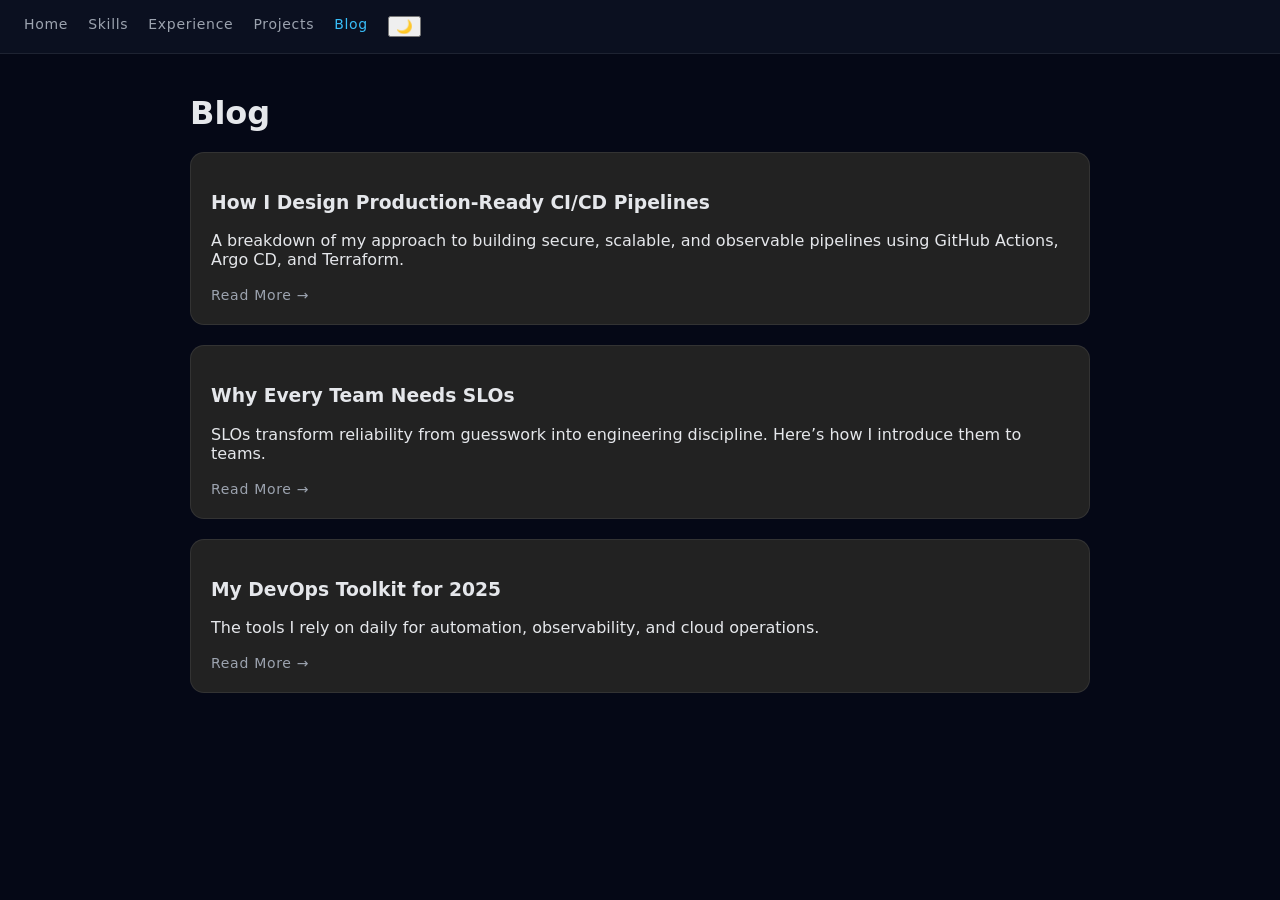
==== blog.html @ d939b606 "this my devops porfolio" ====
<!DOCTYPE html>
<html lang="en">

<link rel="stylesheet" href="style.css" />
<script src="theme.js"></script>

<head>
  <meta charset="UTF-8" />
  <title>Blog — DevOps Portfolio</title>
  <meta name="viewport" content="width=device-width, initial-scale=1" />
  <link rel="stylesheet" href="style.css" />
</head>

<body>
  <nav class="nav">
    <a href="index.html" class="nav-item">Home</a>
    <a href="skills.html" class="nav-item">Skills</a>
    <a href="experience.html" class="nav-item">Experience</a>
    <a href="projects.html" class="nav-item">Projects</a>
    <a href="blog.html" class="nav-item active">Blog</a>
    <button id="theme-toggle" class="theme-btn">🌙</button>
  </nav>

  <div class="container">
    <h1 class="page-title">Blog</h1>

    <section class="card">
      <h3>How I Design Production-Ready CI/CD Pipelines</h3>
      <p>
        A breakdown of my approach to building secure, scalable, and observable pipelines
        using GitHub Actions, Argo CD, and Terraform.
      </p>
      <a href="#" class="nav-item">Read More →</a>
    </section>

    <section class="card">
      <h3>Why Every Team Needs SLOs</h3>
      <p>
        SLOs transform reliability from guesswork into engineering discipline.
        Here’s how I introduce them to teams.
      </p>
      <a href="#" class="nav-item">Read More →</a>
    </section>

    <section class="card">
      <h3>My DevOps Toolkit for 2025</h3>
      <p>
        The tools I rely on daily for automation, observability, and cloud operations.
      </p>
      <a href="#" class="nav-item">Read More →</a>
    </section>
  </div>

  <script src="theme.js"></script>
</body>
</html>
---- style.css ----
body {
  margin: 0;
  font-family: system-ui, sans-serif;
  background: #050816;
  color: #e5e7eb;
}

.nav {
  display: flex;
  gap: 20px;
  padding: 16px 24px;
  background: #0b1020;
  border-bottom: 1px solid rgba(255,255,255,0.08);
}

.nav-item {
  color: #9ca3af;
  text-decoration: none;
  font-size: 14px;
  letter-spacing: 0.05em;
}

.nav-item.active,
.nav-item:hover {
  color: #38bdf8;
}

.container {
  max-width: 900px;
  margin: 40px auto;
  padding: 0 20px;
}

.title {
  font-size: 42px;
  font-weight: 700;
  background: linear-gradient(120deg, #38bdf8, #a855f7, #f97316);
  -webkit-background-clip: text;
  color: transparent;
}

.subtitle {
  font-size: 18px;
  color: #9ca3af;
  margin-top: 6px;
}

.summary {
  margin-top: 16px;
  line-height: 1.7;
  max-width: 600px;
}

.card {
  background: #222222;
  padding: 20px;
  border-radius: 14px;
  margin-top: 20px;
  border: 1px solid rgba(255,255,255,0.08);
}

.page-title {
  font-size: 32px;
  margin-bottom: 20px;
}

.timeline {
  border-left: 2px solid #111111;
  padding-left: 20px;
}

.timeline-item {
  margin-bottom: 24px;
}

.timeline-item h3 {
  margin: 0;
}

.time {
  font-size: 12px;
  color: #333333;
}
---- style.css ----
body {
  margin: 0;
  font-family: system-ui, sans-serif;
  background: #050816;
  color: #e5e7eb;
}

.nav {
  display: flex;
  gap: 20px;
  padding: 16px 24px;
  background: #0b1020;
  border-bottom: 1px solid rgba(255,255,255,0.08);
}

.nav-item {
  color: #9ca3af;
  text-decoration: none;
  font-size: 14px;
  letter-spacing: 0.05em;
}

.nav-item.active,
.nav-item:hover {
  color: #38bdf8;
}

.container {
  max-width: 900px;
  margin: 40px auto;
  padding: 0 20px;
}

.title {
  font-size: 42px;
  font-weight: 700;
  background: linear-gradient(120deg, #38bdf8, #a855f7, #f97316);
  -webkit-background-clip: text;
  color: transparent;
}

.subtitle {
  font-size: 18px;
  color: #9ca3af;
  margin-top: 6px;
}

.summary {
  margin-top: 16px;
  line-height: 1.7;
  max-width: 600px;
}

.card {
  background: #222222;
  padding: 20px;
  border-radius: 14px;
  margin-top: 20px;
  border: 1px solid rgba(255,255,255,0.08);
}

.page-title {
  font-size: 32px;
  margin-bottom: 20px;
}

.timeline {
  border-left: 2px solid #111111;
  padding-left: 20px;
}

.timeline-item {
  margin-bottom: 24px;
}

.timeline-item h3 {
  margin: 0;
}

.time {
  font-size: 12px;
  color: #333333;
}
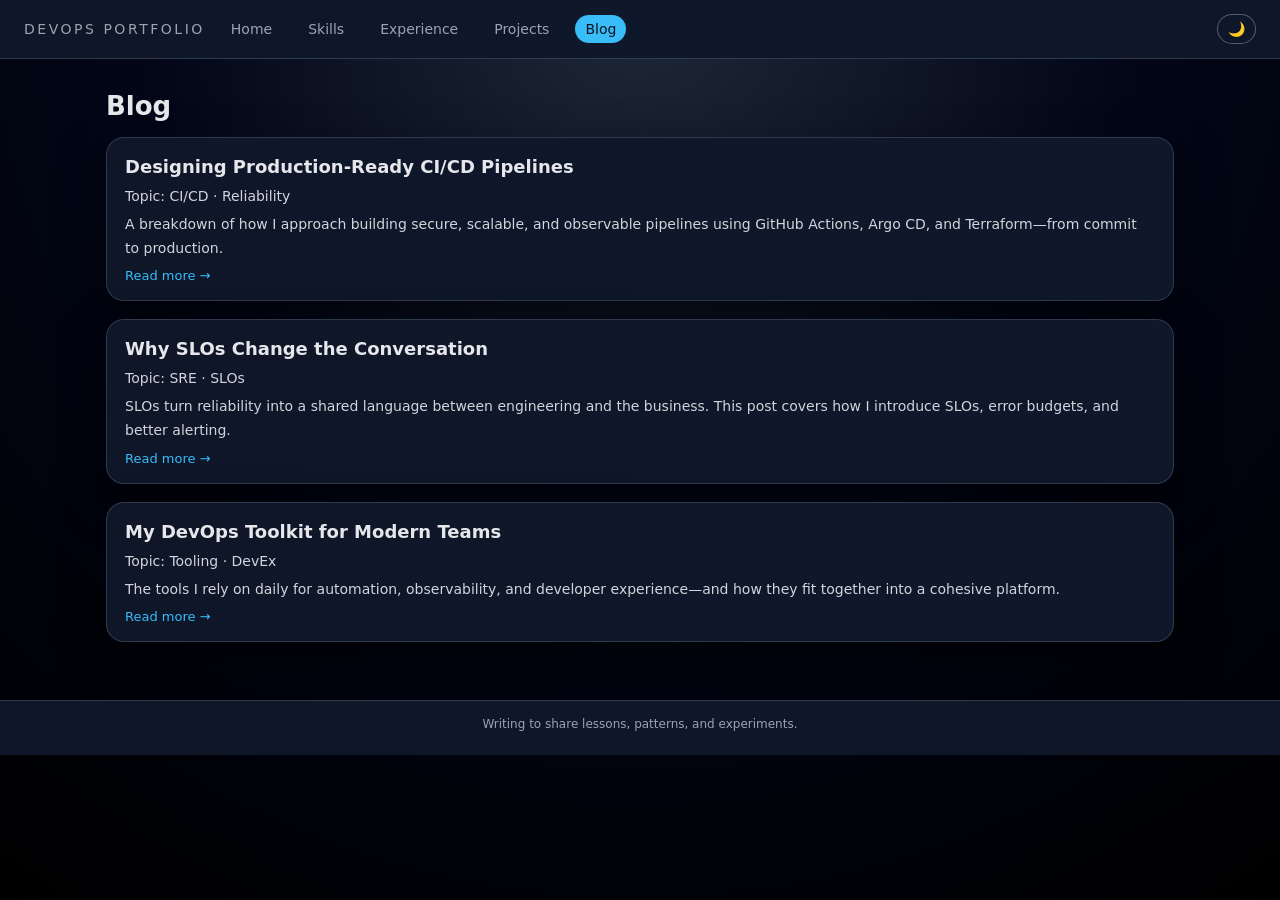
==== commit d44a8b10: "This is my updated Devops Porfolio" ====
--- a/blog.html
+++ b/blog.html
@@ -1,55 +1,61 @@
 <!DOCTYPE html>
 <html lang="en">
-
-<link rel="stylesheet" href="style.css" />
-<script src="theme.js"></script>
-
 <head>
   <meta charset="UTF-8" />
   <title>Blog — DevOps Portfolio</title>
   <meta name="viewport" content="width=device-width, initial-scale=1" />
   <link rel="stylesheet" href="style.css" />
 </head>
-
 <body>
   <nav class="nav">
-    <a href="index.html" class="nav-item">Home</a>
-    <a href="skills.html" class="nav-item">Skills</a>
-    <a href="experience.html" class="nav-item">Experience</a>
-    <a href="projects.html" class="nav-item">Projects</a>
-    <a href="blog.html" class="nav-item active">Blog</a>
-    <button id="theme-toggle" class="theme-btn">🌙</button>
+    <div class="nav-left">
+      <span class="nav-brand">DevOps Portfolio</span>
+      <a href="index.html" class="nav-item">Home</a>
+      <a href="skills.html" class="nav-item">Skills</a>
+      <a href="experience.html" class="nav-item">Experience</a>
+      <a href="projects.html" class="nav-item">Projects</a>
+      <a href="blog.html" class="nav-item active">Blog</a>
+    </div>
+    <button id="theme-toggle" class="theme-btn" aria-label="Toggle theme">🌙</button>
   </nav>
 
-  <div class="container">
+  <main class="container">
     <h1 class="page-title">Blog</h1>
 
-    <section class="card">
-      <h3>How I Design Production-Ready CI/CD Pipelines</h3>
+    <section class="card blog-post">
+      <h2>Designing Production-Ready CI/CD Pipelines</h2>
+      <p class="blog-meta">Topic: CI/CD · Reliability</p>
       <p>
-        A breakdown of my approach to building secure, scalable, and observable pipelines
-        using GitHub Actions, Argo CD, and Terraform.
+        A breakdown of how I approach building secure, scalable, and observable pipelines using GitHub Actions,
+        Argo CD, and Terraform—from commit to production.
       </p>
-      <a href="#" class="nav-item">Read More →</a>
+      <a href="#" class="blog-link">Read more →</a>
     </section>
 
-    <section class="card">
-      <h3>Why Every Team Needs SLOs</h3>
+    <section class="card blog-post">
+      <h2>Why SLOs Change the Conversation</h2>
+      <p class="blog-meta">Topic: SRE · SLOs</p>
       <p>
-        SLOs transform reliability from guesswork into engineering discipline.
-        Here’s how I introduce them to teams.
+        SLOs turn reliability into a shared language between engineering and the business. This post covers how
+        I introduce SLOs, error budgets, and better alerting.
       </p>
-      <a href="#" class="nav-item">Read More →</a>
+      <a href="#" class="blog-link">Read more →</a>
     </section>
 
-    <section class="card">
-      <h3>My DevOps Toolkit for 2025</h3>
+    <section class="card blog-post">
+      <h2>My DevOps Toolkit for Modern Teams</h2>
+      <p class="blog-meta">Topic: Tooling · DevEx</p>
       <p>
-        The tools I rely on daily for automation, observability, and cloud operations.
+        The tools I rely on daily for automation, observability, and developer experience—and how they fit
+        together into a cohesive platform.
       </p>
-      <a href="#" class="nav-item">Read More →</a>
+      <a href="#" class="blog-link">Read more →</a>
     </section>
-  </div>
+  </main>
+
+  <footer class="footer">
+    <span>Writing to share lessons, patterns, and experiments.</span>
+  </footer>
 
   <script src="theme.js"></script>
 </body>
--- a/style.css
+++ b/style.css
@@ -1,83 +1,406 @@
+:root {
+  --bg: #050816;
+  --bg-alt: #0b1020;
+  --card: #111827;
+  --border: rgba(148, 163, 184, 0.25);
+  --text: #e5e7eb;
+  --muted: #9ca3af;
+  --accent: #38bdf8;
+  --accent-soft: rgba(56, 189, 248, 0.15);
+  --radius-lg: 18px;
+  --radius-md: 12px;
+  --shadow-soft: 0 18px 45px rgba(0, 0, 0, 0.55);
+  --font-main: system-ui, -apple-system, BlinkMacSystemFont, "Segoe UI", sans-serif;
+}
+
+/* Base */
+
+* {
+  box-sizing: border-box;
+  margin: 0;
+  padding: 0;
+}
+
 body {
-  margin: 0;
-  font-family: system-ui, sans-serif;
-  background: #050816;
-  color: #e5e7eb;
-}
+  font-family: var(--font-main);
+  background: radial-gradient(circle at top, #1f2937 0, #020617 45%, #000 100%);
+  color: var(--text);
+  min-height: 100vh;
+  display: flex;
+  flex-direction: column;
+}
+
+/* Nav */
 
 .nav {
   display: flex;
-  gap: 20px;
-  padding: 16px 24px;
-  background: #0b1020;
-  border-bottom: 1px solid rgba(255,255,255,0.08);
+  align-items: center;
+  justify-content: space-between;
+  padding: 14px 24px;
+  background: rgba(15, 23, 42, 0.96);
+  border-bottom: 1px solid rgba(148, 163, 184, 0.25);
+  backdrop-filter: blur(10px);
+  position: sticky;
+  top: 0;
+  z-index: 10;
+}
+
+.nav-left {
+  display: flex;
+  align-items: center;
+  gap: 16px;
+  flex-wrap: wrap;
+}
+
+.nav-brand {
+  font-size: 14px;
+  text-transform: uppercase;
+  letter-spacing: 0.18em;
+  color: var(--muted);
 }
 
 .nav-item {
-  color: #9ca3af;
+  font-size: 14px;
+  color: var(--muted);
   text-decoration: none;
-  font-size: 14px;
-  letter-spacing: 0.05em;
-}
-
-.nav-item.active,
+  padding: 6px 10px;
+  border-radius: 999px;
+  transition: all 0.18s ease-out;
+}
+
 .nav-item:hover {
-  color: #38bdf8;
-}
+  color: var(--text);
+  background: rgba(15, 23, 42, 0.9);
+}
+
+.nav-item.active {
+  color: #0b1120;
+  background: var(--accent);
+}
+
+/* Theme button */
+
+.theme-btn {
+  margin-left: auto;
+  border-radius: 999px;
+  border: 1px solid rgba(148, 163, 184, 0.5);
+  background: rgba(15, 23, 42, 0.9);
+  color: var(--text);
+  padding: 6px 10px;
+  cursor: pointer;
+  font-size: 14px;
+  transition: all 0.18s ease-out;
+}
+
+.theme-btn:hover {
+  border-color: var(--accent);
+}
+
+/* Layout */
 
 .container {
-  max-width: 900px;
-  margin: 40px auto;
-  padding: 0 20px;
-}
-
-.title {
-  font-size: 42px;
+  width: 100%;
+  max-width: 1100px;
+  margin: 32px auto 40px;
+  padding: 0 16px;
+}
+
+.footer {
+  padding: 16px 24px 24px;
+  font-size: 12px;
+  color: var(--muted);
+  text-align: center;
+  border-top: 1px solid rgba(148, 163, 184, 0.25);
+  background: rgba(15, 23, 42, 0.96);
+}
+
+/* Hero */
+
+.hero {
+  margin-bottom: 24px;
+}
+
+.hero-kicker {
+  font-size: 12px;
+  text-transform: uppercase;
+  letter-spacing: 0.22em;
+  color: var(--muted);
+  margin-bottom: 8px;
+}
+
+.hero-title {
+  font-size: clamp(32px, 5vw, 40px);
   font-weight: 700;
   background: linear-gradient(120deg, #38bdf8, #a855f7, #f97316);
   -webkit-background-clip: text;
+  background-clip: text;
   color: transparent;
-}
-
-.subtitle {
+  margin-bottom: 10px;
+}
+
+.hero-subtitle {
+  font-size: 15px;
+  max-width: 640px;
+  color: #d1d5db;
+  line-height: 1.7;
+}
+
+.hero-tags {
+  margin-top: 14px;
+  display: flex;
+  flex-wrap: wrap;
+  gap: 8px;
+}
+
+.tag {
+  font-size: 12px;
+  padding: 6px 10px;
+  border-radius: 999px;
+  background: rgba(15, 23, 42, 0.9);
+  border: 1px solid rgba(148, 163, 184, 0.4);
+  color: var(--muted);
+}
+
+/* Cards */
+
+.card {
+  background: radial-gradient(circle at top left, rgba(15, 23, 42, 0.96), rgba(15, 23, 42, 1));
+  border-radius: var(--radius-lg);
+  border: 1px solid var(--border);
+  box-shadow: var(--shadow-soft);
+  padding: 18px 18px 16px;
+  margin-bottom: 18px;
+}
+
+.card h2 {
   font-size: 18px;
-  color: #9ca3af;
+  margin-bottom: 8px;
+}
+
+.card p {
+  font-size: 14px;
+  line-height: 1.7;
+  color: #d1d5db;
+}
+
+/* Grid */
+
+.grid-2 {
+  display: grid;
+  grid-template-columns: minmax(0, 1.1fr) minmax(0, 1fr);
+  gap: 18px;
+  margin-bottom: 18px;
+}
+
+@media (max-width: 800px) {
+  .grid-2 {
+    grid-template-columns: minmax(0, 1fr);
+  }
+}
+
+/* Lists */
+
+.facts {
+  list-style: none;
+  font-size: 14px;
+  color: #d1d5db;
+}
+
+.facts li {
+  display: flex;
+  justify-content: space-between;
+  padding: 6px 0;
+  border-bottom: 1px dashed rgba(55, 65, 81, 0.8);
+}
+
+.facts li:last-child {
+  border-bottom: none;
+}
+
+.facts span:first-child {
+  color: var(--muted);
+}
+
+.contact-list {
+  list-style: none;
+  font-size: 14px;
+}
+
+.contact-list li {
+  margin-bottom: 6px;
+}
+
+.contact-list a {
+  color: var(--accent);
+  text-decoration: none;
+}
+
+.contact-list a:hover {
+  text-decoration: underline;
+}
+
+.bullet-list {
+  padding-left: 18px;
+  font-size: 14px;
+  color: #d1d5db;
+}
+
+.bullet-list li {
+  margin-bottom: 6px;
+}
+
+/* Page titles */
+
+.page-title {
+  font-size: 26px;
+  margin-bottom: 16px;
+}
+
+/* Timeline */
+
+.timeline {
+  border-left: 2px solid var(--accent);
+  padding-left: 16px;
+}
+
+.timeline-item {
+  margin-bottom: 18px;
+  position: relative;
+}
+
+.timeline-item::before {
+  content: "";
+  position: absolute;
+  left: -11px;
+  top: 4px;
+  width: 10px;
+  height: 10px;
+  border-radius: 999px;
+  background: var(--accent);
+  box-shadow: 0 0 0 4px var(--accent-soft);
+}
+
+.timeline-item h2 {
+  font-size: 16px;
+}
+
+.timeline-meta {
+  font-size: 12px;
+  color: var(--muted);
+  margin-bottom: 4px;
+}
+
+/* Projects */
+
+.project-meta {
+  font-size: 12px;
+  color: var(--muted);
   margin-top: 6px;
 }
 
-.summary {
-  margin-top: 16px;
-  line-height: 1.7;
-  max-width: 600px;
-}
-
-.card {
-  background: #222222;
-  padding: 20px;
-  border-radius: 14px;
-  margin-top: 20px;
-  border: 1px solid rgba(255,255,255,0.08);
-}
-
-.page-title {
-  font-size: 32px;
-  margin-bottom: 20px;
-}
-
-.timeline {
-  border-left: 2px solid #111111;
-  padding-left: 20px;
-}
-
-.timeline-item {
-  margin-bottom: 24px;
-}
-
-.timeline-item h3 {
-  margin: 0;
-}
-
-.time {
-  font-size: 12px;
-  color: #333333;
+.project-link {
+  display: inline-block;
+  margin-top: 8px;
+  font-size: 13px;
+  color: var(--accent);
+  text-decoration: none;
+}
+
+.project-link:hover {
+  text-decoration: underline;
+}
+
+/* Blog */
+
+.blog-meta {
+  font-size: 12px;
+  color: var(--muted);
+  margin-bottom: 4px;
+}
+
+.blog-link {
+  display: inline-block;
+  margin-top: 8px;
+  font-size: 13px;
+  color: var(--accent);
+  text-decoration: none;
+}
+
+.blog-link:hover {
+  text-decoration: underline;
+}
+
+/* Light theme */
+
+body.light {
+  background: #f3f4f6;
+  color: #111827;
+}
+
+body.light .nav {
+  background: #ffffff;
+  border-bottom-color: #e5e7eb;
+}
+
+body.light .nav-brand {
+  color: #6b7280;
+}
+
+body.light .nav-item {
+  color: #6b7280;
+}
+
+body.light .nav-item.active {
+  color: #ffffff;
+  background: #2563eb;
+}
+
+body.light .theme-btn {
+  background: #f9fafb;
+  color: #111827;
+  border-color: #d1d5db;
+}
+
+body.light .container {
+  /* same layout, just lighter background via body */
+}
+
+body.light .card {
+  background: #ffffff;
+  border-color: #e5e7eb;
+  box-shadow: 0 18px 40px rgba(15, 23, 42, 0.12);
+}
+
+body.light .card p,
+body.light .bullet-list,
+body.light .facts,
+body.light .timeline-meta,
+body.light .project-meta,
+body.light .blog-meta {
+  color: #374151;
+}
+
+body.light .hero-subtitle {
+  color: #4b5563;
+}
+
+body.light .tag {
+  background: #f9fafb;
+  border-color: #e5e7eb;
+  color: #6b7280;
+}
+
+body.light .timeline {
+  border-left-color: #2563eb;
+}
+
+body.light .timeline-item::before {
+  background: #2563eb;
+  box-shadow: 0 0 0 4px rgba(37, 99, 235, 0.2);
+}
+
+body.light .footer {
+  background: #ffffff;
+  border-top-color: #e5e7eb;
+  color: #6b7280;
 }
